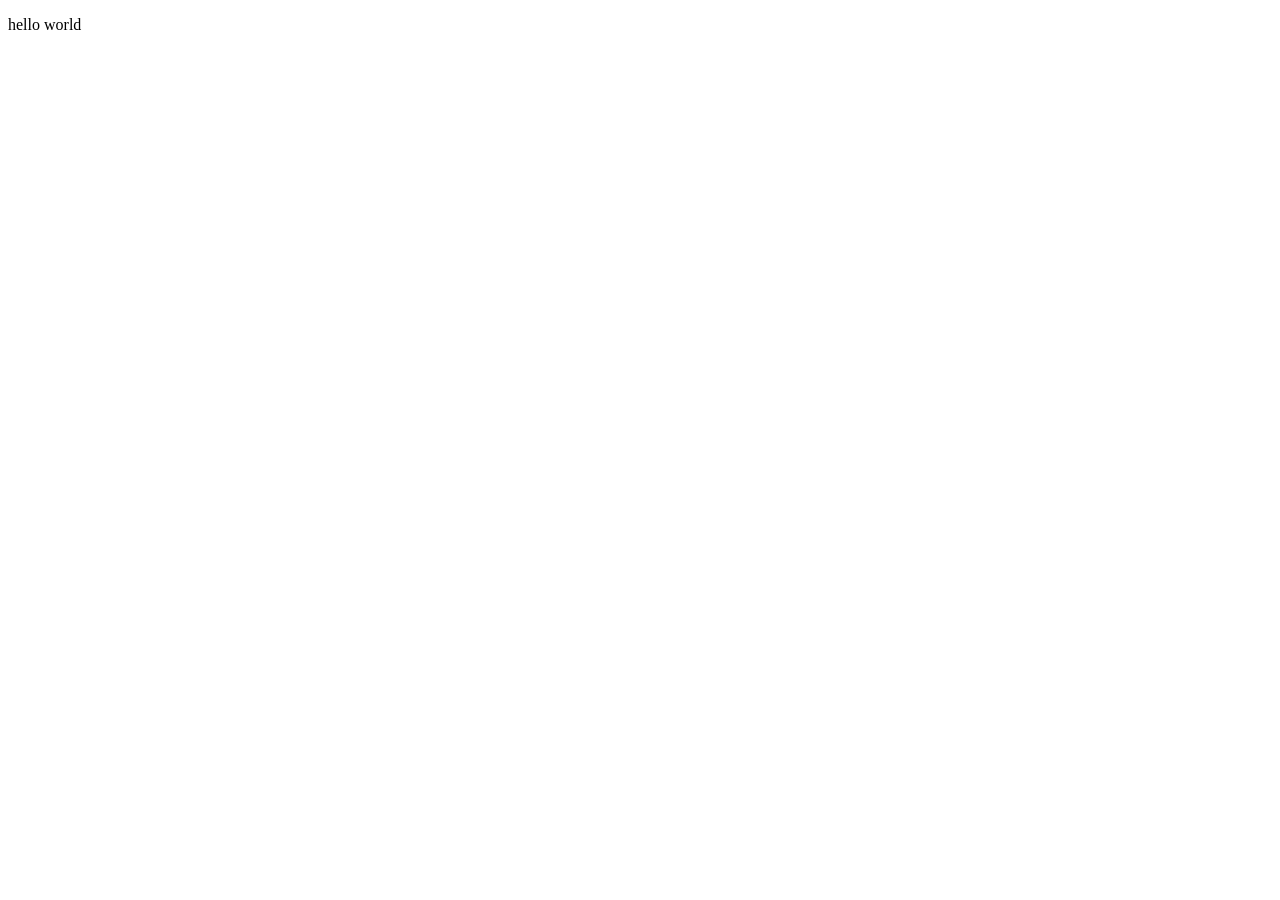
==== index.html @ f0cf781f "p p" ====
<!DOCTYPE html>
<html lang="en">
<head>
    <meta charset="UTF-8">
    <meta http-equiv="X-UA-Compatible" content="IE=edge">
    <meta name="viewport" content="width=device-width, initial-scale=1.0">
    <title>Document</title>
</head>
<body>
    <p>hello world</p>
</body>
</html>
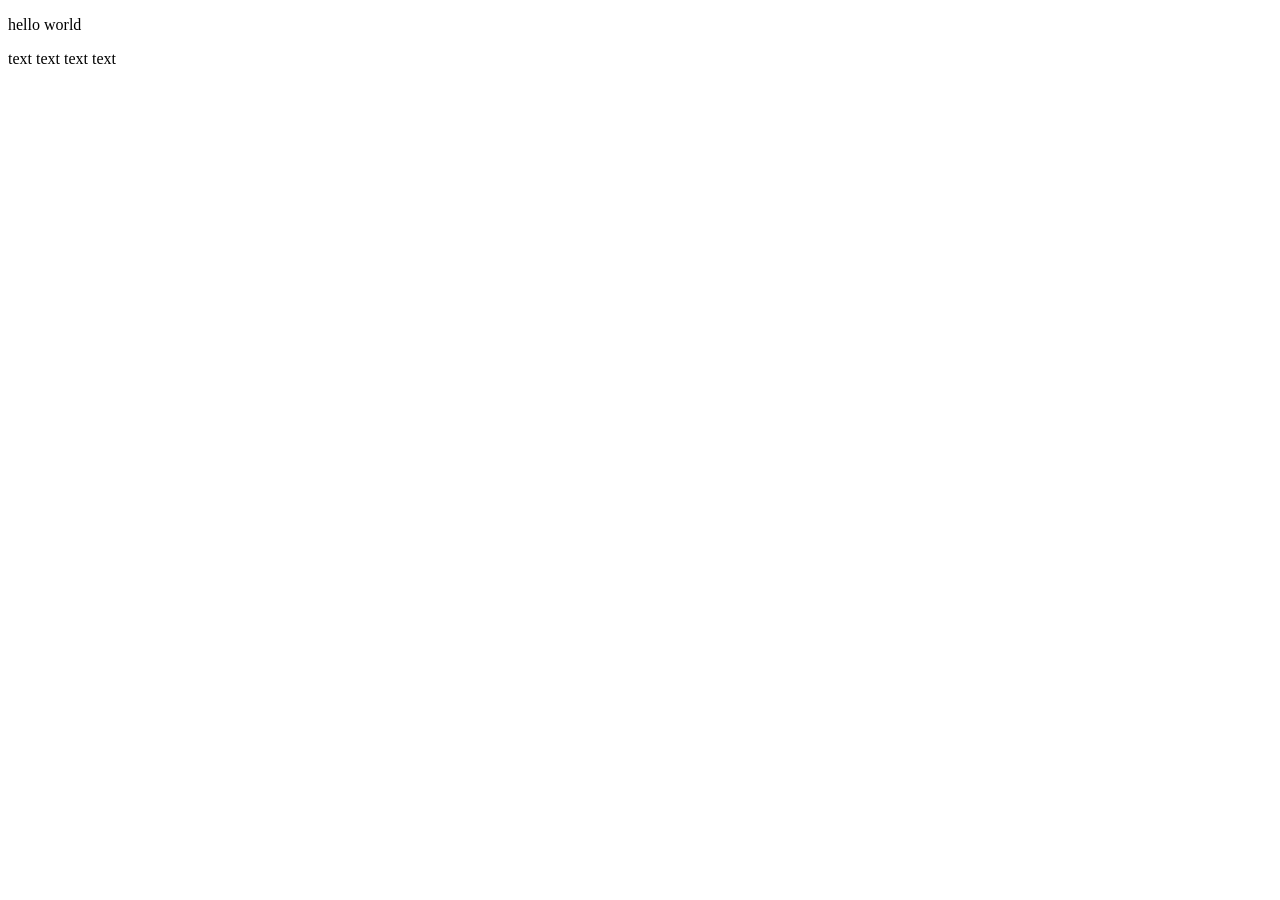
==== commit 5254cb00: "+p 2" ====
--- a/index.html
+++ b/index.html
@@ -8,5 +8,6 @@
 </head>
 <body>
     <p>hello world</p>
+    <p>text text text text</p>
 </body>
 </html>
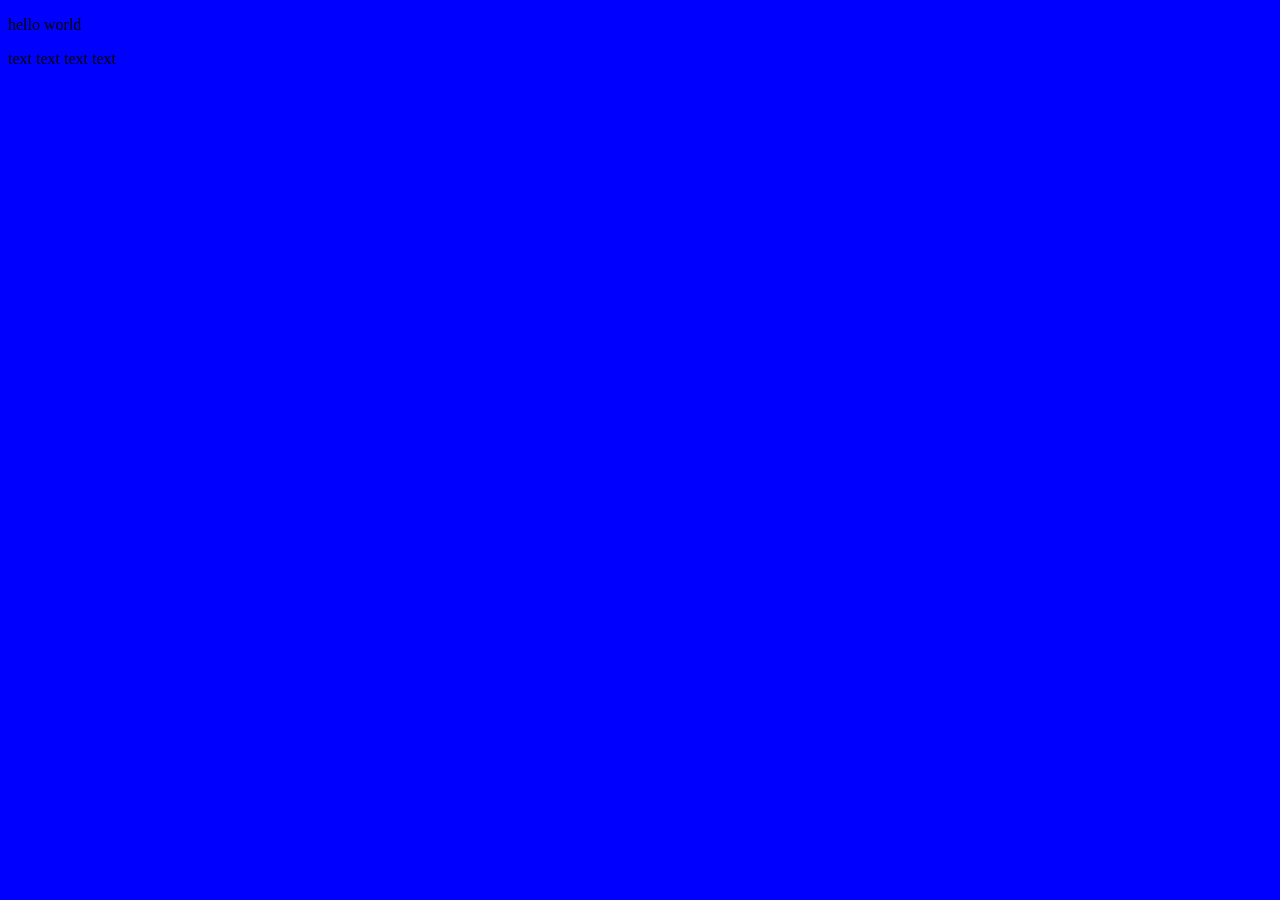
==== commit ab881534: "style Background:blue" ====
--- a/index.html
+++ b/index.html
@@ -6,8 +6,9 @@
     <meta name="viewport" content="width=device-width, initial-scale=1.0">
     <title>Document</title>
 </head>
-<body>
+<body style="background-color: blue;">
     <p>hello world</p>
     <p>text text text text</p>
+    
 </body>
 </html>
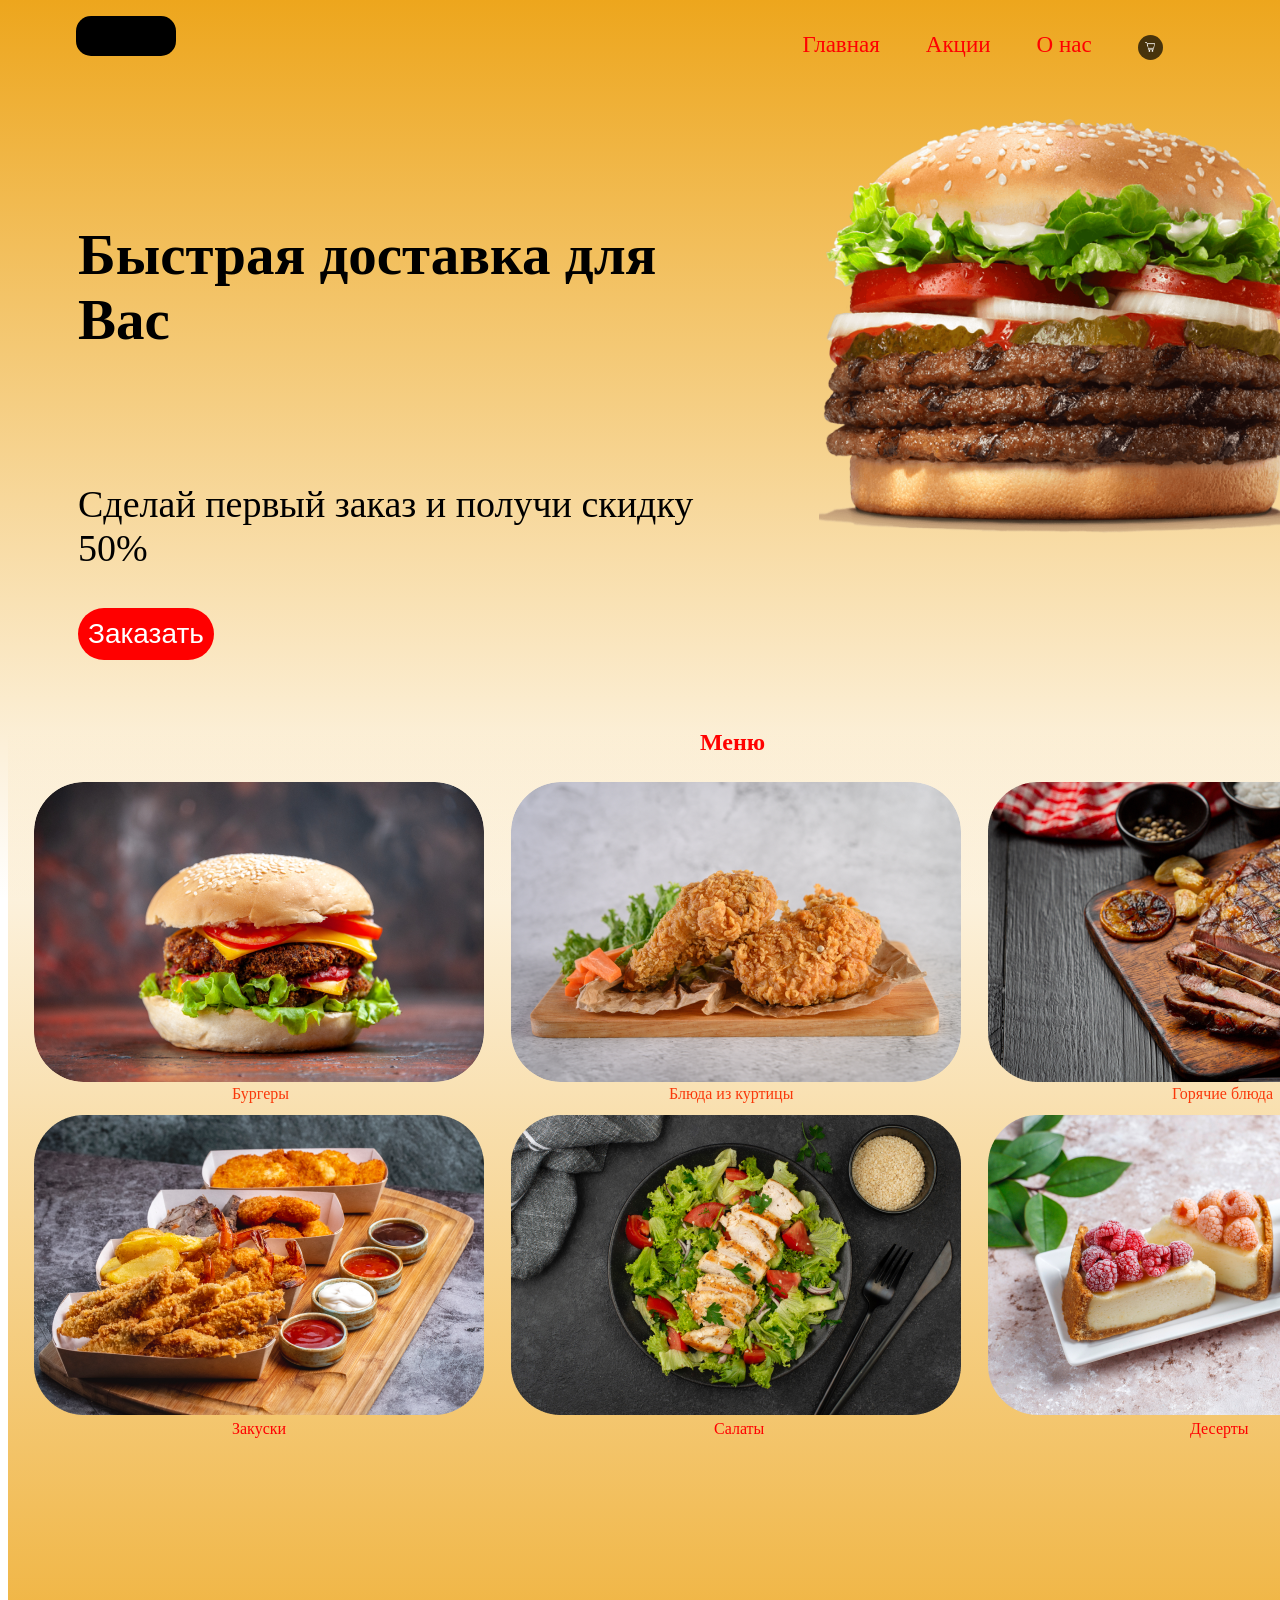
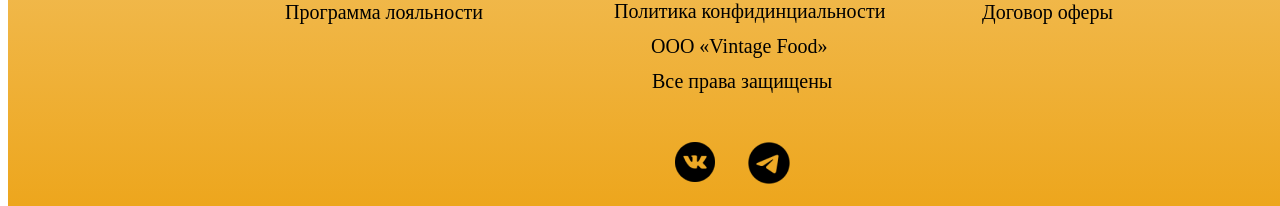
==== commit 91da4ff1: "1 1" ====
--- a/index.html
+++ b/index.html
@@ -4,11 +4,64 @@
     <meta charset="UTF-8">
     <meta http-equiv="X-UA-Compatible" content="IE=edge">
     <meta name="viewport" content="width=device-width, initial-scale=1.0">
-    <title>Document</title>
+    <title>Меню</title>
+    <link rel="stylesheet" href="assets/css/style.css">
+    
 </head>
-<body style="background-color: blue;">
-    <p>hello world</p>
-    <p>text text text text</p>
-    
+<body>
+    <header>
+
+        <div class="contiener">
+
+          <div class="block-logo"> <div class="logo"></div></div> 
+            <div class="menu">
+
+                <ul>
+                    <li>Главная</li>
+                    <li>Акции</li> 
+                    <li>О нас</li>
+                    <li class="cart"><img src="assets/img/Vector.png" width="10px" height="10px" alt="" style="
+                        padding: 7px;
+                    "></li>
+                </ul>
+            </div>    </div>
+          
+    </header>
+    <main>
+<section id="slider">
+            <div class="grid-contiener">
+<div class="slider-left"> <h1>Быстрая доставка для Вас</h1> <br> <p>Сделай первый заказ и получи скидку 50%</p><button class="sale">Заказать</button></div>
+<div class="slider-right">
+
+    <img src="assets/img/slider_fon_burger.png" class="img" >
+</div>
+            </div>
+        </section>
+
+            <section id="m">
+                <h2>Меню</h2>
+                <div class="gridmenu">
+                    <div class="burgerblok"><img src="assets/img/menu-burger.png" class="img2"></div><div class="text1">Бургеры</div>
+                    <div class="chikenfoodblok"><img src="assets/img/menu-kfc.png" class="img3"> </div><div class="text2">Блюда из куртицы</div>
+                    <div class="hootfoodblok"><img src="assets/img/menu-steak.png" class="img4"></div><div class="text3">Горячие блюда</div>
+                    <div class="zakuskiblok"><img src="assets/img/menu-dop.png" class="img5"></div><div class="text4">Закуски</div>
+                    <div class="salatblok"><img src="assets/img/menu-salat.png" class="img6"></div><div class="text5">Салаты</div>
+                    <div class="desertblok"><img src="assets/img/menu-dissert.png" class="img7"></div><div class="text6">Десерты</div>
+                </div>
+                
+            </section>        
+
+    </main>
+    <footer>
+        <div class="text7">Программа лояльности</div>
+        <div class="text8">Политика конфидинциальности</div>
+        <div class="text9">Договор оферы</div>
+        <div class="text10">ООО «Vintage Food»</div>
+        <div class="text11">Все    права    защищены</div>
+        <div class="wk"><img src="assets/img/VK.png" class="img8"></div>
+        <div class="tg"><img src="assets/img/Telegram.png" class="img9"></div>
+        
+        
+    </footer>
 </body>
 </html>
--- a/assets/css/style.css
+++ b/assets/css/style.css
@@ -0,0 +1,408 @@
+
+.contiener {
+    margin-left: 100px;
+    margin-right: 0px;
+}
+header {
+    background: linear-gradient(0deg, rgba(217, 217, 217, 0) 0%, #EDA61D 100%);
+    position: absolute;
+    width: 100%;
+    height: 900px;
+    left: 0px;
+    top: 0px;
+}
+
+
+.logo{
+
+    background-color: black;
+    border-radius: 15px;
+    height: 40px;
+    width: 100px;
+    margin-left: -24px;
+}
+.block-logo{
+
+    width: 57%;
+    height: 40px;
+    float: left;
+}
+.menu{
+    width: 100%;
+}
+
+li {
+    float: left;
+    list-style: none;
+    margin: 16px;
+    margin-left: 30px;
+    color: red;
+    font-size: 23px;
+}
+.cart {
+    background-color: #000000b3;
+    border-radius: 50px;
+    width: 25px;
+    height: 25px;
+    margin-top: 19px;
+}
+.grid-contiener{
+
+    display: grid;
+    grid-template-columns: 1fr 1fr;
+    
+    grid-template-areas:"left-block right-block" ;
+}
+.slider-left {
+    width: 50%;
+    height: 316px;
+    grid-area: left-block;
+    position: absolute;
+    margin-top: 167px;
+    padding-left: 70px;
+    font-size: 38px;
+}
+.img{
+    width: 500px;
+    height: 500px;
+    position: absolute;
+    margin-top: 50px;
+    margin-left: 93px;
+}
+.img2{
+    position: absolute;
+    width: 450px;
+    height: 300px;
+    border-radius: 50px;
+    z-index: 1;
+}
+.img3{
+    position: absolute;
+    width: 450px;
+    height: 300px;
+    border-radius: 50px;
+    z-index: 1;
+
+}
+.img4{
+    position:absolute;
+    width: 450px;
+height: 300px;
+z-index: 1;
+
+
+}
+.img5{
+    position: absolute;
+    width: 450px;
+    height: 300px;
+    z-index: 1; 
+}
+.img6{
+    position:absolute;
+    width: 450px;
+height: 300px;
+z-index:1;
+}
+.img7{
+    position: absolute;
+    width: 450px;
+height: 300px;
+z-index:1;
+}
+.img8{
+    z-index: 1;
+    width: 50px;
+    height: 50px;
+}
+.img9{
+    z-index:1;
+    width: 60px;
+    height: 60px;
+}
+.slider-right{
+    width: 50%;
+    height: 500px;
+    grid-area:right-block ;
+    
+    margin-left: 86px;
+}
+.sale{background-color: red;
+
+    border-radius: 32px;
+padding: 10px;
+border:none;
+color: #fff;
+font-size: 28px;
+}
+h2{
+    margin-left: 692px;
+    position: absolute;
+    color: red;
+    top: 709px;
+}
+.burgerblok{
+   
+    position: absolute;
+    width: 450px;
+    height: 300px;
+    left: 34px;
+    top: 782px;
+    border-radius: 50px;
+
+}
+.chikenfoodblok{
+    position: absolute;
+    width: 450px;
+    height: 300px;
+    left: 511px;
+    top: 782px;
+    border-radius: 50px;
+   
+    
+}
+.hootfoodblok{
+    position: absolute;
+    width: 450px;
+    height: 300px;
+    left: 988px;
+    top: 782px;
+    border-radius: 50px;
+}
+.zakuskiblok{
+    position: absolute;
+    width: 450px;
+    height: 300px;
+    left: 34px;
+    top: 1115px;
+    border-radius: 50px;
+}
+
+.salatblok{
+    position: absolute;
+    width: 450px;
+    height: 300px;
+    left: 511px;
+    top: 1115px;
+    border-radius: 50px;
+}
+.desertblok{
+    position: absolute;
+    width: 450px;
+    height: 300px;
+    left: 988px;
+    top: 1115px;
+    border-radius: 50px;
+}
+.text1{
+    top: 1085px;
+    left: 232px;
+    position: absolute;
+    color: red;
+    
+}
+.text2{
+    top: 1085px;
+    position: absolute;
+    left: 669px;
+    color: red;
+  
+}
+.text3{
+    top: 1085px;
+    position: absolute;
+    left: 1172px;
+    color: red;
+}
+.text4{
+    top: 1420px;
+    position: absolute;
+    left: 232px;
+    color: red;
+    z-index: 1;
+}
+.text5{
+    top: 1420px;
+    position: absolute;
+    left: 714px;
+    color: red;
+    z-index: 1;
+}
+.text6{
+    top: 1420px;
+    position: absolute;
+    left: 1190px;
+    color: red;
+    z-index: 1;
+}
+footer{
+    position: absolute;
+    width: 100%;
+    height: 1075px;
+    background: linear-gradient(180deg, rgba(217, 217, 217, 0) 0%, #EDA61D 100%);
+    margin-top: 223px;
+}
+.text7{
+    position: absolute;
+width: 251px;
+height: 24px;
+left: 277px;
+
+top: 869px;
+
+font-family: 'Montserrat';
+font-style: normal;
+font-weight: 500;
+font-size: 20px;
+line-height: 24px;
+
+color:#000000;
+}
+.text8{
+    position: absolute;
+    width: 272px;
+    height: 27px;
+    left: 606px;
+    top: 868px;
+    font-family: 'Montserrat';
+    font-style: normal;
+    font-weight: 500;
+    font-size: 20px;
+    line-height: 24px;
+    color: black;
+}
+.text9{
+    position: absolute;
+    width: 251px;
+    height: 24px;
+    left: 974px;
+    
+    top: 869px;
+    
+    font-family: 'Montserrat';
+    font-style: normal;
+    font-weight: 500;
+    font-size: 20px;
+    line-height: 24px;
+    
+    color:#000000;
+}
+.text10{
+    position: absolute;
+width: 213px;
+height: 24px;
+left: 643px;
+top: 903px;
+font-family: 'Montserrat';
+font-style: normal;
+font-weight: 500;
+font-size: 20px;
+line-height: 24px;
+
+color: #000000;
+}
+.text11{
+    position: absolute;
+    width: 251px;
+    height: 24px;
+    left: 644px;
+    top: 938px;
+    
+    font-family: 'Montserrat';
+    font-style: normal;
+    font-weight: 500;
+    font-size: 20px;
+    line-height: 24px;
+    
+    color: #000000;
+}
+.wk{
+    position: absolute;
+    width: 50px;
+    height: 50px;
+    left: 662px;
+    top: 1006px;
+    
+}
+.tg{
+    position: absolute;
+    width: 60px;
+    height: 60px;
+    left: 731px;
+    top: 1002px;
+    
+}
+.body{
+    margin:0px;
+}
+/* Smartphones (вертикальная и горизонтальная ориентация) ----------- */
+@media only screen and (min-width : 320px) and (max-width : 480px) {
+    
+}
+    
+    /* Smartphones (горизонтальная) ----------- */
+    @media only screen and (min-width: 321px) {}
+    
+    /* Smartphones (вертикальная) ----------- */
+    @media only screen and (max-width: 320px) {}
+    
+    /* iPads (вертикальная и горизонтальная) ----------- */
+    @media only screen and (min-width: 768px) and (max-width: 1024px) {}
+    
+    /* iPads (горизонтальная) ----------- */
+    @media only screen and (min-width: 768px) and (max-width: 1024px) and (orientation: landscape) {}
+    
+    /* iPads (вертикальная) ----------- */
+    @media only screen and (min-width: 768px) and (max-width: 1024px) and (orientation: portrait) {}
+    
+    /* iPad 3**********/
+    @media only screen and (min-width: 768px) and (max-width: 1024px) and (orientation: landscape) and (-webkit-min-device-pixel-ratio: 2) {}
+    @media only screen and (min-width: 768px) and (max-width: 1024px) and (orientation: portrait) and (-webkit-min-device-pixel-ratio: 2) {}
+    
+    /* Настольные компьютеры и ноутбуки ----------- */
+    @media only screen  and (min-width: 1224px) {
+    /* стили */
+    }
+    
+    /* Большие экраны ----------- */
+    @media only screen  and (min-width: 1824px) {
+    /* стили */
+    }
+    
+    /* iPhone 4 ----------- */
+    @media only screen and (min-width: 320px) and (max-width: 480px) and (orientation: landscape) and (-webkit-min-device-pixel-ratio: 2) {}
+    @media only screen and (min-width: 320px) and (max-width: 480px) and (orientation: portrait) and (-webkit-min-device-pixel-ratio: 2) {}
+    
+    /* iPhone 5 ----------- */
+    @media only screen and (min-width: 320px) and (max-height: 568px) and (orientation: landscape) and (-webkit-device-pixel-ratio: 2){}
+    @media only screen and (min-width: 320px) and (max-height: 568px) and (orientation: portrait) and (-webkit-device-pixel-ratio: 2){}
+    
+    /* iPhone 6 ----------- */
+    @media only screen and (min-width: 375px) and (max-height: 667px) and (orientation: landscape) and (-webkit-device-pixel-ratio: 2){}
+    @media only screen and (min-width: 375px) and (max-height: 667px) and (orientation: portrait) and (-webkit-device-pixel-ratio: 2){}
+    
+    /* iPhone 6+ ----------- */
+    @media only screen and (min-width: 414px) and (max-height: 736px) and (orientation: landscape) and (-webkit-device-pixel-ratio: 2){}
+    @media only screen and (min-width: 414px) and (max-height: 736px) and (orientation: portrait) and (-webkit-device-pixel-ratio: 2){}
+    
+    /* Samsung Galaxy S3 ----------- */
+    @media only screen and (min-width: 320px) and (max-height: 640px) and (orientation: landscape) and (-webkit-device-pixel-ratio: 2){}
+
+    
+    @media only screen and (min-width: 320px) and (max-height: 640px) and (orientation: portrait) and (-webkit-device-pixel-ratio: 2){}
+    
+    /* Samsung Galaxy S4 ----------- */
+    @media only screen and (min-width: 320px) and (max-height: 640px) and (orientation: landscape) and (-webkit-device-pixel-ratio: 3){
+    /* стили */
+    }
+    @media only screen and (min-width: 320px) and (max-height: 640px) and (orientation: portrait) and (-webkit-device-pixel-ratio: 3){
+    /* стили */
+    }
+    
+    /* Samsung Galaxy S5 ----------- */
+    @media only screen and (min-width: 360px) and (max-height: 640px) and (orientation: landscape) and (-webkit-device-pixel-ratio: 3){
+    /* стили */
+    }
+    @media only screen and (min-width: 360px) and (max-height: 640px) and (orientation: portrait) and (-webkit-device-pixel-ratio: 3){
+    /* стили */
+    }
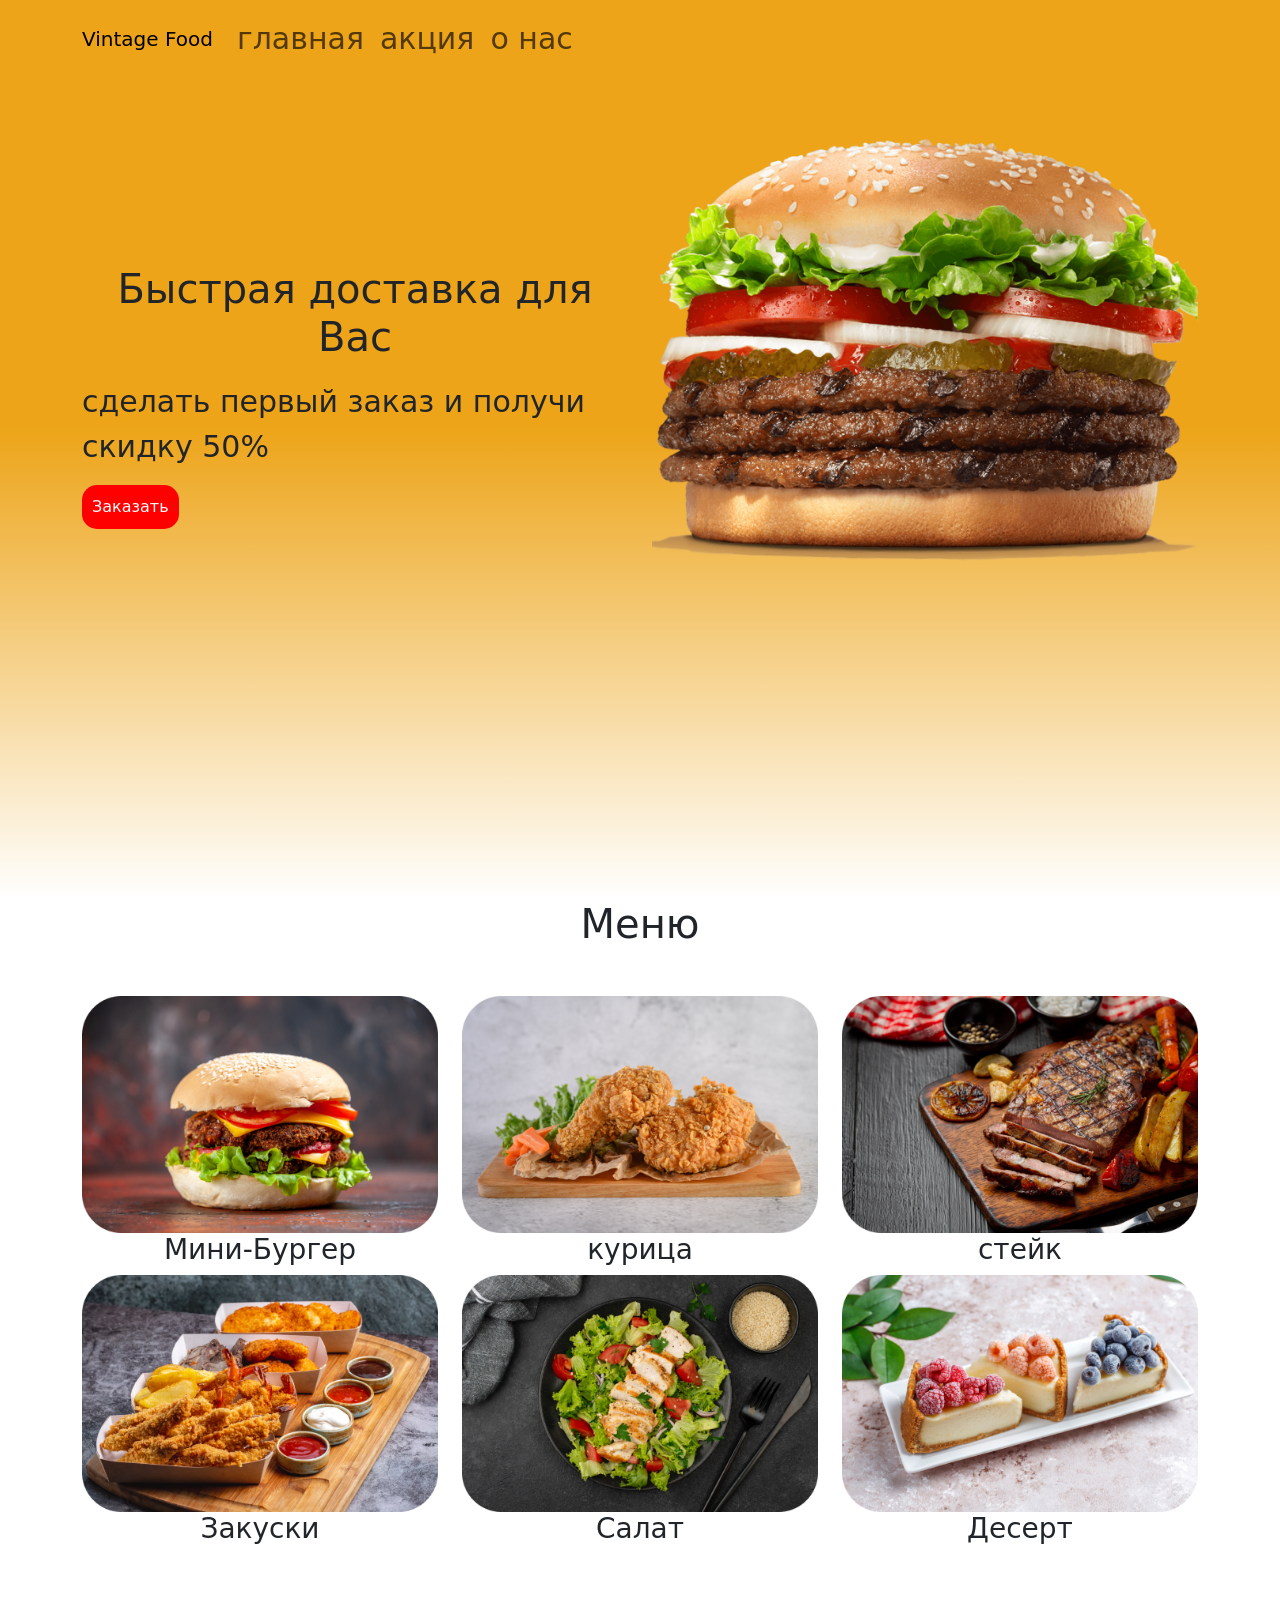
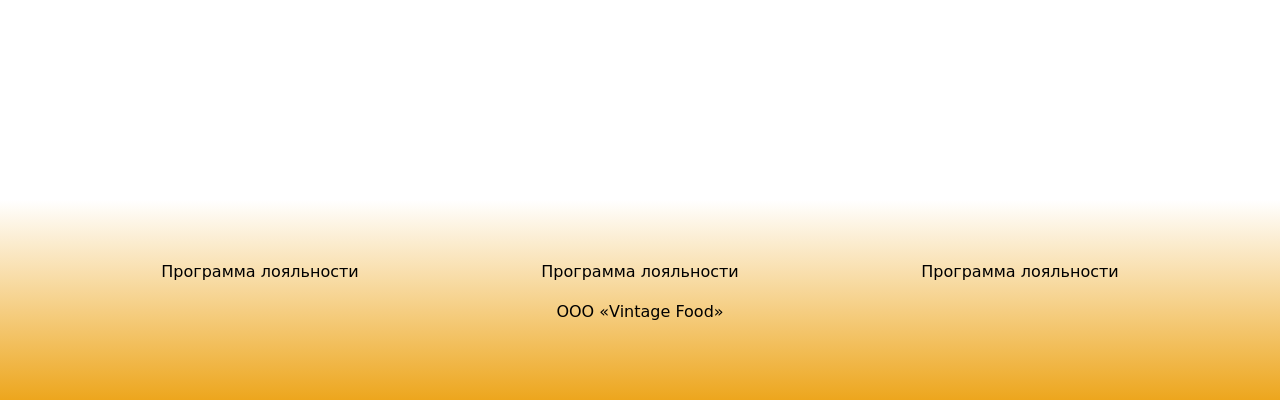
==== commit 4a1beb8e: "1 1" ====
--- a/index.html
+++ b/index.html
@@ -4,64 +4,134 @@
     <meta charset="UTF-8">
     <meta http-equiv="X-UA-Compatible" content="IE=edge">
     <meta name="viewport" content="width=device-width, initial-scale=1.0">
-    <title>Меню</title>
-    <link rel="stylesheet" href="assets/css/style.css">
-    
+    <title>Document</title>
+    <link rel="stylesheet" href="style.css">
+
+    <link href="https://cdn.jsdelivr.net/npm/bootstrap@5.3.0-alpha3/dist/css/bootstrap.min.css" rel="stylesheet" integrity="sha384-KK94CHFLLe+nY2dmCWGMq91rCGa5gtU4mk92HdvYe+M/SXH301p5ILy+dN9+nJOZ" crossorigin="anonymous">
+    <script src="https://cdn.jsdelivr.net/npm/@popperjs/core@2.11.7/dist/umd/popper.min.js" integrity="sha384-zYPOMqeu1DAVkHiLqWBUTcbYfZ8osu1Nd6Z89ify25QV9guujx43ITvfi12/QExE" crossorigin="anonymous"></script>
+
 </head>
 <body>
-    <header>
+    <header class="header">
+        <nav class="navbar navbar-expand-lg">
+            <div class="container">
+              <a class="navbar-brand" href="#">Vintage Food</a>
+              <button class="navbar-toggler" type="button" data-bs-toggle="collapse" data-bs-target="#navbarSupportedContent" aria-controls="navbarSupportedContent" aria-expanded="false" aria-label="Toggle navigation">
+                <span class="navbar-toggler-icon"></span>
+              </button>
+              <div class="collapse navbar-collapse" id="navbarSupportedContent">
+                <ul class="navbar-nav me-auto mb-2 mb-lg-0">
+                  <li class="nav-item nav-text-size">
+                    <a class="nav-link nav-text-size" style="font-size: 30px ;
+                    "  aria-current="page" href="#">главная</a>
+                  </li>
+                  <li class="nav-item nav-text-size">
+                    <a class="nav-link nav-text-size" style="font-size: 30px ;
+                   "  href="#">акция</a>
+                  </li>
+                  <li class="nav-item dropdown nav-text-size">
+                    <a class="nav-link nav-text-size" style="font-size: 30px ;
+                    " href="#" role="button" data-bs-toggle="dropdown" aria-expanded="false">
+                      о нас
+                    </a>
+                   
+                  </li>
+                  
+                </ul>
+              
+              </div>
+            </div>
+          </nav>
+       <section class="slider">
+<div class="container">
+  <div class="row">
+<div class="col-xl-6 col-lg-6 col-md-6 col-sm-6 col-xs-12">
 
-        <div class="contiener">
+<h2 class="text-center mt-5" style="float: left; padding-top: 140px;    font-size: 40px;">Быстрая доставка для Вас</h2>
+<p class="" style="float: left;padding-top: 10px; width: 100%;    font-size: 30px;">сделать первый заказ и получи скидку 50%</p>
 
-          <div class="block-logo"> <div class="logo"></div></div> 
-            <div class="menu">
+<button class="slider-button">Заказать</button>
+</div>
+<div class="col-xl-6 col-lg-6 col-md-6 col-sm-6 col-xs-12 burger">
 
-                <ul>
-                    <li>Главная</li>
-                    <li>Акции</li> 
-                    <li>О нас</li>
-                    <li class="cart"><img src="assets/img/Vector.png" width="10px" height="10px" alt="" style="
-                        padding: 7px;
-                    "></li>
-                </ul>
-            </div>    </div>
-          
+  <img class="img-fluid " src="Фото _Бургер_.png" style="width: 600px;">
+</div>
+  </div>
+</div>
+</section>
     </header>
-    <main>
-<section id="slider">
-            <div class="grid-contiener">
-<div class="slider-left"> <h1>Быстрая доставка для Вас</h1> <br> <p>Сделай первый заказ и получи скидку 50%</p><button class="sale">Заказать</button></div>
-<div class="slider-right">
+<main>
+  <div class="container">
+<div class="row">
 
-    <img src="assets/img/slider_fon_burger.png" class="img" >
+  <div class="col-12 text-center">
+  <h1 class="mb-5">Меню</h1>
+  </div>
+
+  <div class="col-xl-4 col-lg-4 col-md-4 col-sm-6 col-xs-12">
+    <img  class="img-fluid" src="мини Бургеры.png">
+    <h3 class="text-center">Мини-Бургер</h3>
+  </div>
+    <div class="col-xl-4 col-lg-4 col-md-4 col-sm-6 col-xs-12">
+      <img  class="img-fluid"src="курица.png">
+      <h3 class="text-center">курица</h3>
+    </div>
+
+  
+  <div class="col-xl-4 col-lg-4 col-md-4 col-sm-6 col-xs-12">
+
+      <img  class="img-fluid" src="стейк.png">
+      <h3 class="text-center">стейк</h3>
+    </div>
+
+  
+  <div class="col-xl-4 col-lg-4 col-md-4 col-sm-6 col-xs-12" >
+    <img  class="img-fluid" src="Закуски.png">
+    <h3 class="text-center">Закуски</h3>
+  </div>
+
+  <div class="col-xl-4 col-lg-4 col-md-4 col-sm-6 col-xs-12">
+    <img  class="img-fluid" src="Салаты.png">
+    <h3 class="text-center">Салат</h3>
+  </div>
+  <div class="col-xl-4 col-lg-4 col-md-4 col-sm-6 col-xs-12">
+    <img  class="img-fluid" src="Десерты.png">
+    <h3 class="text-center">Десерт</h3>
+  </div>
+
 </div>
-            </div>
-        </section>
+  </div>
+</main>
 
-            <section id="m">
-                <h2>Меню</h2>
-                <div class="gridmenu">
-                    <div class="burgerblok"><img src="assets/img/menu-burger.png" class="img2"></div><div class="text1">Бургеры</div>
-                    <div class="chikenfoodblok"><img src="assets/img/menu-kfc.png" class="img3"> </div><div class="text2">Блюда из куртицы</div>
-                    <div class="hootfoodblok"><img src="assets/img/menu-steak.png" class="img4"></div><div class="text3">Горячие блюда</div>
-                    <div class="zakuskiblok"><img src="assets/img/menu-dop.png" class="img5"></div><div class="text4">Закуски</div>
-                    <div class="salatblok"><img src="assets/img/menu-salat.png" class="img6"></div><div class="text5">Салаты</div>
-                    <div class="desertblok"><img src="assets/img/menu-dissert.png" class="img7"></div><div class="text6">Десерты</div>
-                </div>
-                
-            </section>        
+<footer>
 
-    </main>
-    <footer>
-        <div class="text7">Программа лояльности</div>
-        <div class="text8">Политика конфидинциальности</div>
-        <div class="text9">Договор оферы</div>
-        <div class="text10">ООО «Vintage Food»</div>
-        <div class="text11">Все    права    защищены</div>
-        <div class="wk"><img src="assets/img/VK.png" class="img8"></div>
-        <div class="tg"><img src="assets/img/Telegram.png" class="img9"></div>
-        
-        
-    </footer>
+  <div class="container">
+
+    <div class="row">
+    <div class="col-xl-4 col-lg-4 col-md-4 col-sm-6 col-xs-12 footer-link">
+ <a class="footer-link-a" href="#">Программа лояльности</a>
+    </div>
+    <div class="col-xl-4 col-lg-4 col-md-4 col-sm-6 col-xs-12 footer-link">
+      <a class="footer-link-a" href="#">Программа лояльности</a>
+    </div>
+    <div class="col-xl-4 col-lg-4 col-md-4 col-sm-6 col-xs-12 footer-link">
+      <a class="footer-link-a" href="#">Программа лояльности</a>
+    </div>
+    <div class="col-xl-4 col-lg-4 col-md-4 col-sm-6 col-xs-12 " >
+    
+    </div>
+    <div class="col-xl-4 col-lg-4 col-md-4 col-sm-6 col-xs-12 " >
+      <a class="footer-2-3 mt-3" href="#">ООО «Vintage Food»</a>
+    </div>
+    <div class="col-xl-4 col-lg-4 col-md-4 col-sm-6 col-xs-12 " >
+    
+    </div>
+
+  </div>
+</div>
+
+
+</footer>
+
 </body>
 </html>
--- a/style.css
+++ b/style.css
@@ -0,0 +1,64 @@
+.header {
+    background: linear-gradient(180deg, #EDA418 47.4%, rgba(237, 164, 24, 0) 100%);
+    height: 100vh;
+}
+main{
+    height: 100vh
+}
+.burger{
+
+    display: flex;
+    flex-wrap: nowrap;
+    justify-content: space-around;
+}
+
+.footer-link{
+
+    display: flex;
+    flex-wrap: nowrap;
+    justify-content: space-around;
+
+}
+.footer-link-a{
+
+    text-decoration: none;
+    color: #000;
+}
+footer{
+    height: 200px;
+    padding-top: 60px;
+    background: linear-gradient(180deg, rgba(217, 217, 217, 0) 0%, #EDA61D 100%);
+}
+
+.footer-1{
+    display: flex;
+    flex-wrap: nowrap;
+    justify-content: space-around;
+}
+.footer-2-3{
+
+    display: flex;
+    flex-wrap: nowrap;
+    justify-content: space-around;
+    text-decoration: none;
+    color: black;
+}
+footer{
+    height: 200px;
+    padding: 60px;
+    background: linear-gradient(180deg, rgba(217,217,217,0) );
+}
+
+.nav-text-size{
+
+    font-size: 20px;
+}
+.slider-button{
+
+    background-color: red;
+    border-radius: 15px;
+    padding: 10px;
+    float: left;
+    border:none;
+    color: #fff;
+}
